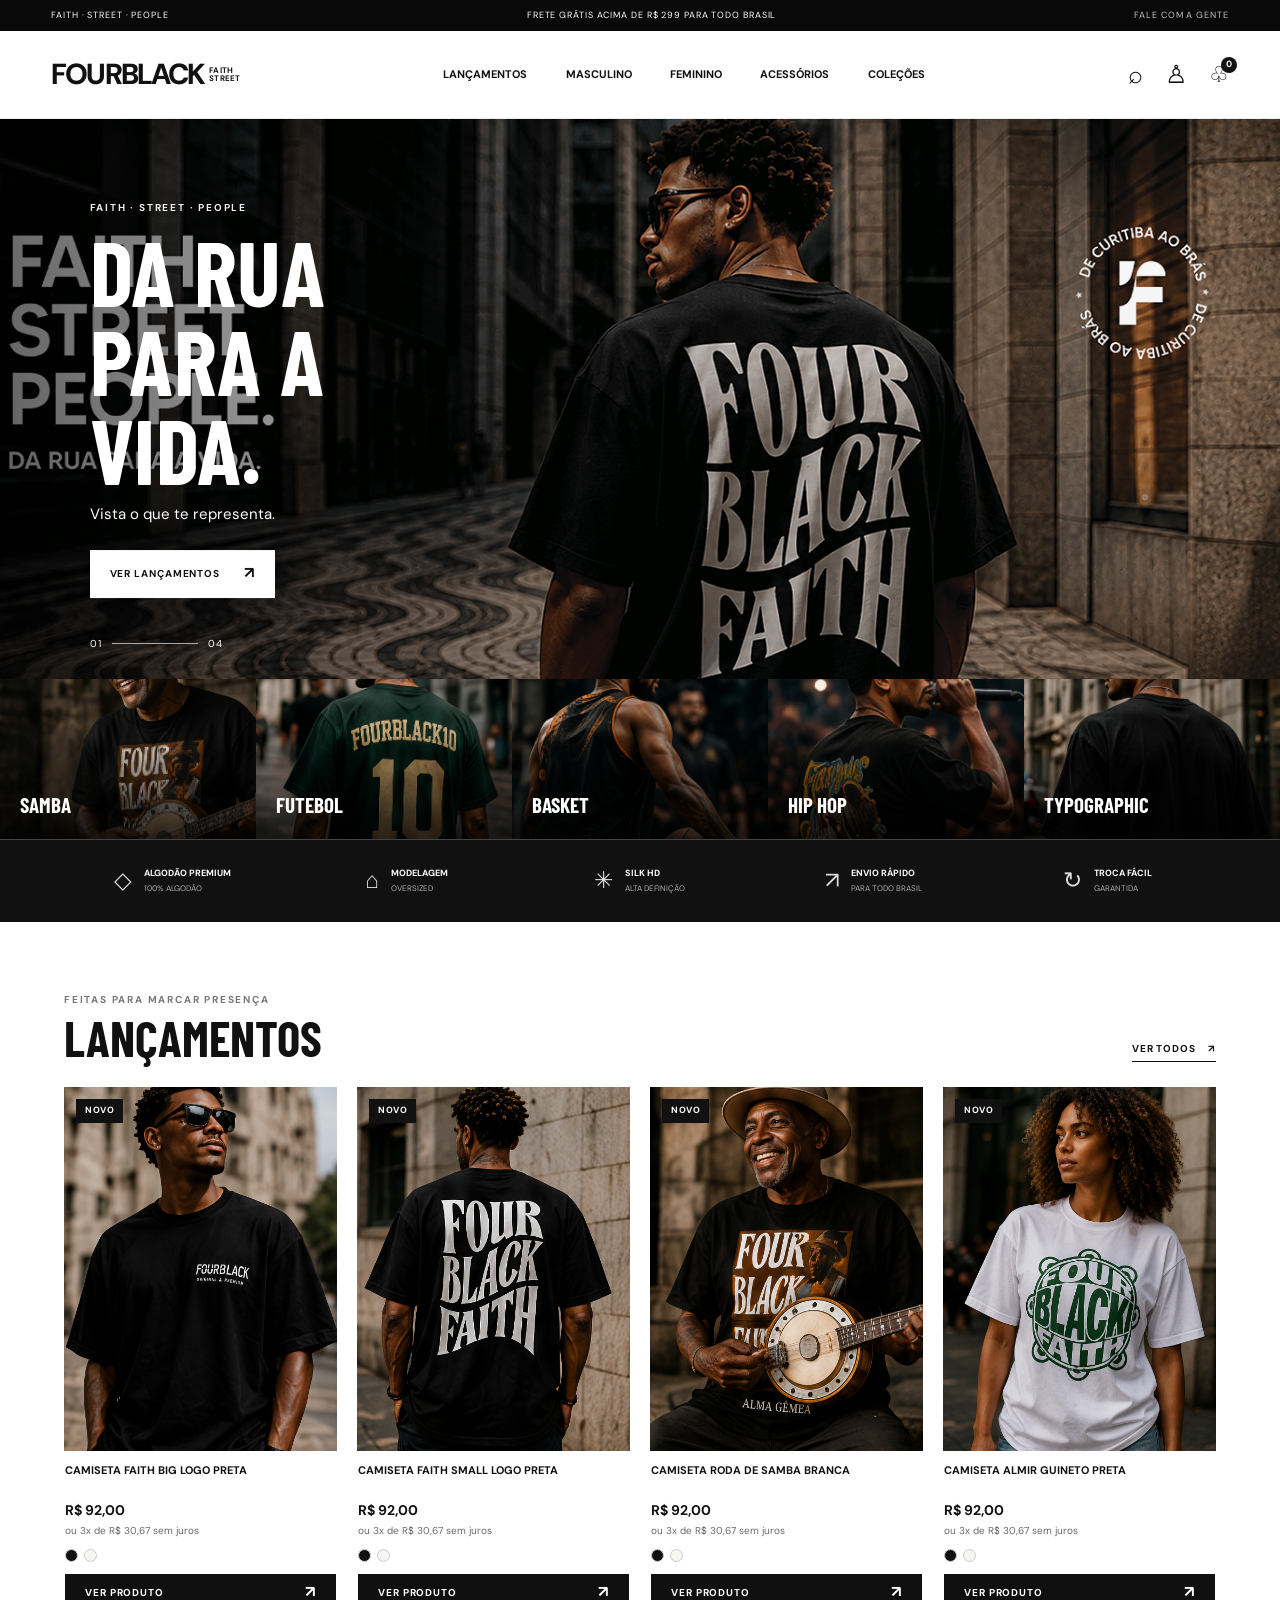
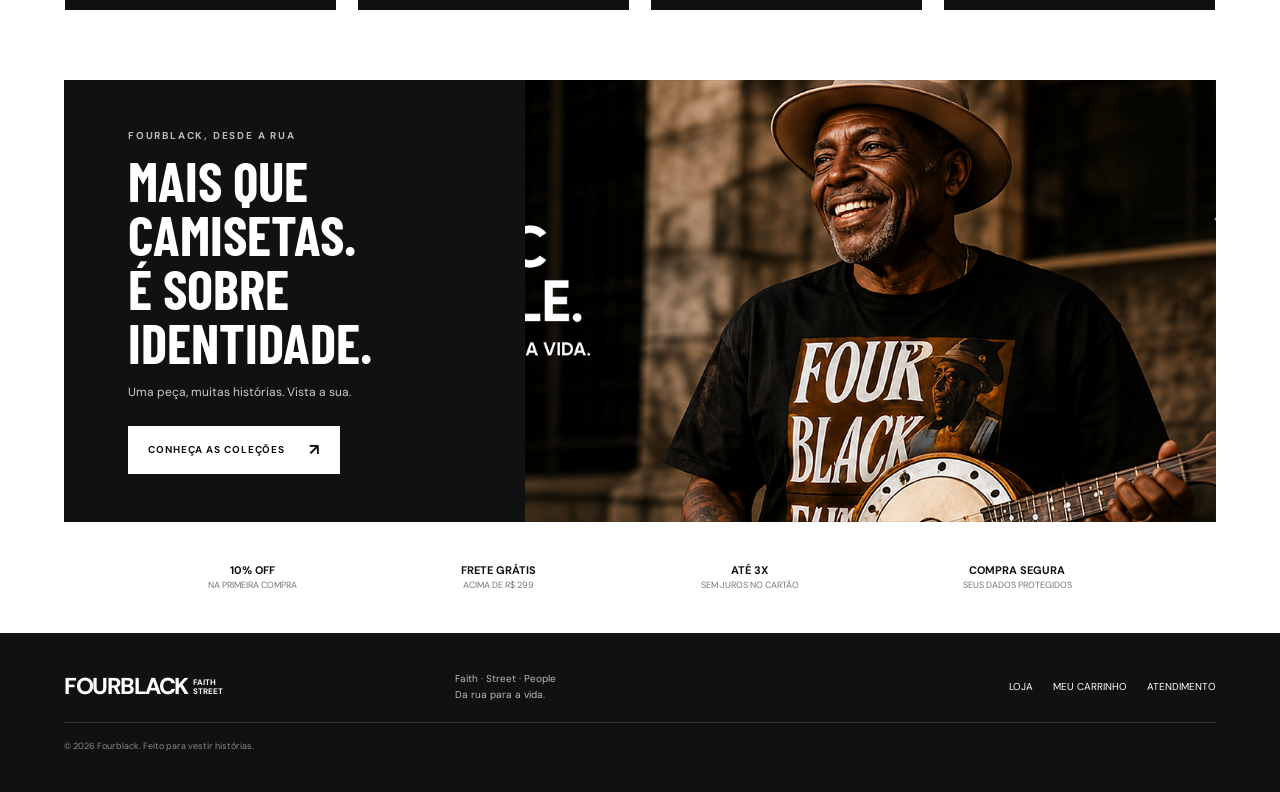
==== index.html @ 3e3c5790 "Initial commit" ====
<!doctype html>
<html lang="pt-BR">
<head>
  <meta charset="utf-8">
  <meta name="viewport" content="width=device-width, initial-scale=1">
  <meta name="description" content="Fourblack — faith, street, people. Vista o que te representa.">
  <title>Fourblack — Da rua para a vida</title>
  <link rel="stylesheet" href="styles.css">
  <script src="script.js" defer></script>
</head>
<body data-page="home">
  <div class="announcement"><span>FAITH · STREET · PEOPLE</span><span>Frete grátis acima de R$ 299 para todo Brasil</span><a href="mailto:oi@fourblack.com.br">Fale com a gente</a></div>
  <header class="site-header">
    <a class="brand" href="index.html" aria-label="Fourblack, página inicial">FOURBLACK<span>FAITH<br>STREET</span></a>
    <button class="menu-toggle" aria-label="Abrir menu" aria-expanded="false">☰</button>
    <nav class="main-nav" aria-label="Navegação principal">
      <a href="produtos.html">Lançamentos</a><a href="produtos.html?categoria=Camisetas">Masculino</a><a href="produtos.html?categoria=Camisetas">Feminino</a><a href="produtos.html">Acessórios</a><a href="produtos.html">Coleções</a>
    </nav>
    <div class="header-actions"><a class="icon-link search-link" href="produtos.html" aria-label="Buscar">⌕</a><a class="icon-link account-link" href="mailto:oi@fourblack.com.br" aria-label="Minha conta">♙</a><a class="icon-link bag-link" href="carrinho.html" aria-label="Carrinho">♧<span class="cart-count">0</span></a></div>
  </header>
  <main>
    <section class="hero">
      <img src="assets/HOME%20-%20FOURBLACK/FOURBLACK%20HOME%2001.png" alt="Modelo Fourblack usando camiseta Faith no centro de Curitiba">
      <div class="hero-content"><p class="eyebrow">Faith · Street · People</p><h1>Da rua<br>para a vida.</h1><p>Vista o que te representa.</p><a class="button button-light" href="produtos.html">Ver lançamentos <span>↗</span></a></div>
      <div class="hero-index">01 <i></i> 04</div>
    </section>
    <section class="category-strip" aria-label="Explore as coleções">
      <a href="produtos.html"><img src="assets/Categorias/01.jpg" alt=""><span>Samba</span></a>
      <a href="produtos.html"><img src="assets/Categorias/02.png" alt=""><span>Futebol</span></a>
      <a href="produtos.html"><img src="assets/Categorias/03.png" alt=""><span>Basket</span></a>
      <a href="produtos.html"><img src="assets/Categorias/04.png" alt=""><span>Hip hop</span></a>
      <a href="produtos.html"><img src="assets/Categorias/05.png" alt=""><span>Typographic</span></a>
    </section>
    <section class="benefit-bar">
      <div><span class="benefit-icon">◇</span><p><strong>Algodão premium</strong><small>100% algodão</small></p></div>
      <div><span class="benefit-icon">⌂</span><p><strong>Modelagem</strong><small>Oversized</small></p></div>
      <div><span class="benefit-icon">✳</span><p><strong>Silk HD</strong><small>Alta definição</small></p></div>
      <div><span class="benefit-icon">↗</span><p><strong>Envio rápido</strong><small>Para todo Brasil</small></p></div>
      <div><span class="benefit-icon">↻</span><p><strong>Troca fácil</strong><small>Garantida</small></p></div>
    </section>
    <section class="section product-section" id="lancamentos">
      <div class="section-heading"><div><p class="eyebrow">Feitas para marcar presença</p><h2>Lançamentos</h2></div><a class="text-link" href="produtos.html">Ver todos <span>↗</span></a></div>
      <div class="product-grid home-products" data-product-grid="featured"></div>
    </section>
    <section class="editorial">
      <div class="editorial-copy"><p class="eyebrow">Fourblack, desde a rua</p><h2>Mais que camisetas.<br>É sobre identidade.</h2><p>Uma peça, muitas histórias. Vista a sua.</p><a class="button button-light" href="produtos.html">Conheça as coleções <span>↗</span></a></div>
      <img src="assets/HOME%20-%20FOURBLACK/FOURBLACK%20HOME%2002%20(2).png" alt="Camiseta Fourblack em uma produção urbana">
    </section>
    <section class="promise-row"><div><b>10% OFF</b><span>na primeira compra</span></div><div><b>Frete grátis</b><span>acima de R$ 299</span></div><div><b>Até 3x</b><span>sem juros no cartão</span></div><div><b>Compra segura</b><span>seus dados protegidos</span></div></section>
  </main>
  <footer class="site-footer"><a class="brand brand-footer" href="index.html">FOURBLACK<span>FAITH<br>STREET</span></a><p>Faith · Street · People<br>Da rua para a vida.</p><nav><a href="produtos.html">Loja</a><a href="carrinho.html">Meu carrinho</a><a href="mailto:oi@fourblack.com.br">Atendimento</a></nav><small>© 2026 Fourblack. Feito para vestir histórias.</small></footer>
</body>
</html>
---- styles.css ----
@import url('https://fonts.googleapis.com/css2?family=Barlow+Condensed:wght@500;600;700;800&family=DM+Sans:wght@400;500;600;700&display=swap');

:root{--ink:#111;--paper:#fff;--mist:#f4f4f2;--line:#dededb;--muted:#71716e;--accent:#c5a57b;--green:#25743e;--content:1380px}
*{box-sizing:border-box}
html{scroll-behavior:smooth}
body{margin:0;background:var(--paper);color:var(--ink);font-family:"DM Sans",Arial,sans-serif;font-size:14px;line-height:1.55}
img{display:block;max-width:100%}
a{color:inherit;text-decoration:none}
button,input,select{font:inherit}
button,a,input,select{outline-color:#a27c4f}
button{color:inherit}
.announcement{height:31px;padding:0 max(4vw,24px);display:flex;align-items:center;justify-content:space-between;background:#090909;color:white;font-size:9px;letter-spacing:.1em;text-transform:uppercase}
.announcement a{opacity:.75}
.site-header{height:88px;display:flex;align-items:center;justify-content:space-between;padding:0 max(4vw,24px);border-bottom:1px solid #eee;gap:32px;background:white;position:relative;z-index:5}
.brand{display:flex;align-items:center;gap:5px;font-weight:800;letter-spacing:-.065em;font-size:29px;line-height:.85;white-space:nowrap}
.brand span{font-size:8px;letter-spacing:.02em;line-height:1.05;font-weight:700}
.main-nav{display:flex;align-items:center;gap:clamp(16px,3vw,44px);margin:auto;font-size:11px;font-weight:700;text-transform:uppercase}
.main-nav a,.site-footer nav a{transition:opacity .2s}
.main-nav a:hover,.site-footer nav a:hover{opacity:.55}
.header-actions{display:flex;align-items:center;gap:22px}
.icon-link{position:relative;font-size:25px;line-height:1}
.bag-link{font-size:22px}
.cart-count{position:absolute;right:-8px;top:-7px;width:16px;height:16px;border-radius:50%;display:grid;place-items:center;background:var(--ink);color:white;font-size:9px;font-weight:700}
.menu-toggle{display:none;border:0;background:none;font-size:22px}
.hero{height:min(560px,49vw);min-height:400px;position:relative;overflow:hidden;background:#171614;color:white}
.hero:after{content:"";position:absolute;inset:0;background:linear-gradient(90deg,rgba(0,0,0,.58),transparent 63%),linear-gradient(0deg,rgba(0,0,0,.12),transparent)}
.hero>img{width:100%;height:100%;object-fit:cover;object-position:center}
.hero-content{position:absolute;z-index:1;left:max(7vw,36px);top:50%;transform:translateY(-50%);max-width:420px}
.eyebrow{font-size:10px;text-transform:uppercase;letter-spacing:.18em;font-weight:700;margin:0 0 10px;color:#777}
.hero .eyebrow{color:#eee}
h1,h2,h3,p{margin-top:0}
h1,h2{font-family:"Barlow Condensed","Arial Narrow",Impact,sans-serif;text-transform:uppercase;line-height:.98}
.hero h1{font-size:clamp(52px,7.1vw,100px);margin:0 0 6px;letter-spacing:.005em}
.hero-content>p:not(.eyebrow){font-size:15px;margin:10px 0 24px}
.button{display:inline-flex;align-items:center;justify-content:space-between;gap:24px;min-height:48px;padding:0 19px;border:1px solid transparent;font-size:10px;letter-spacing:.09em;font-weight:700;text-transform:uppercase;cursor:pointer;transition:background .2s,color .2s,border .2s}
.button span{font-size:16px}
.button-light{background:#fff;color:#111}
.button-light:hover{background:#ddd}
.button-dark{background:#101010;color:white}
.button-dark:hover{background:#383838}
.button-outline{border-color:#aaa;background:white;color:#111}
.button-outline:hover{border-color:#111}
.hero-index{position:absolute;z-index:1;bottom:28px;left:max(7vw,36px);display:flex;align-items:center;gap:10px;font-size:10px;letter-spacing:.1em}
.hero-index i{width:86px;height:1px;background:#aaa}
.category-strip{display:grid;grid-template-columns:repeat(5,1fr);background:#111}
.category-strip a{position:relative;height:160px;overflow:hidden;color:white}
.category-strip a:after{content:"";position:absolute;inset:0;background:linear-gradient(0deg,rgba(0,0,0,.76),transparent 68%)}
.category-strip img{width:100%;height:100%;object-fit:cover;transition:transform .5s}
.category-strip a:hover img{transform:scale(1.05)}
.category-strip span{position:absolute;z-index:1;left:20px;bottom:17px;font-family:"Barlow Condensed",sans-serif;font-size:21px;text-transform:uppercase;font-weight:700}
.benefit-bar{display:grid;grid-template-columns:repeat(5,1fr);background:#111;color:#fff;padding:23px max(5vw,24px);gap:16px;border-top:1px solid #444}
.benefit-bar>div{display:flex;align-items:center;justify-content:center;gap:12px}
.benefit-icon{font-size:23px;color:#ddd}
.benefit-bar p{margin:0;font-size:9px;line-height:1.3;text-transform:uppercase}
.benefit-bar strong,.benefit-bar small{display:block}
.benefit-bar small{opacity:.65;font-size:8px;margin-top:3px}
.section{width:min(var(--content),100%);margin:0 auto;padding:70px max(5vw,26px)}
.section-heading{display:flex;align-items:end;justify-content:space-between;margin-bottom:25px}
.section-heading .eyebrow{margin-bottom:7px}
.section-heading h2,.section-heading h1{font-size:clamp(32px,4vw,49px);margin:0}
.text-link{font-size:10px;font-weight:700;text-transform:uppercase;letter-spacing:.08em;border-bottom:1px solid;padding-bottom:5px}
.text-link span{margin-left:10px}
.product-grid{display:grid;grid-template-columns:repeat(4,minmax(0,1fr));gap:20px}
.home-products{grid-template-columns:repeat(4,minmax(0,1fr))}
.product-card{min-width:0}
.product-card-image{position:relative;display:block;background:#efefed;overflow:hidden;aspect-ratio:3/4}
.product-card-image img{width:100%;height:100%;object-fit:cover;transition:transform .45s}
.product-card:hover .product-card-image img{transform:scale(1.035)}
.tag{position:absolute;z-index:1;top:12px;left:12px;background:#111;color:white;padding:5px 9px;font-size:9px;text-transform:uppercase;font-weight:700;letter-spacing:.06em}
.product-card-meta{padding:12px 1px 0}
.product-card-title{display:block;font-size:11px;text-transform:uppercase;font-weight:700;line-height:1.35;min-height:30px}
.product-card-price{margin:7px 0 1px;font-size:14px;font-weight:700}
.product-card-installments{font-size:10px;color:#696966;margin:0}
.product-swatches{display:flex;gap:6px;margin-top:11px}
.product-swatches i{width:13px;height:13px;border-radius:50%;border:1px solid #ccc;background:#111}
.product-swatches i:nth-child(2){background:#f5f5f2}
.product-cta{margin-top:12px;width:100%;min-height:36px}
.editorial{display:grid;grid-template-columns:.8fr 1.2fr;background:#111;color:white;margin:0 auto;width:calc(100% - max(10vw,52px));max-width:1280px;min-height:310px}
.editorial-copy{padding:48px clamp(24px,5vw,68px);align-self:center}
.editorial-copy .eyebrow{color:#bbb}
.editorial h2{font-size:clamp(34px,4.3vw,57px);margin-bottom:13px}
.editorial-copy>p:not(.eyebrow){color:#ccc;font-size:12px}
.editorial .button{margin-top:13px}
.editorial>img{width:100%;height:100%;object-fit:cover;min-height:310px}
.promise-row{display:flex;justify-content:space-evenly;gap:20px;padding:40px max(5vw,26px);text-align:center}
.promise-row div{display:flex;flex-direction:column;text-transform:uppercase;font-size:9px}
.promise-row b{font-size:11px}
.promise-row span{color:#777}
.site-footer{display:grid;grid-template-columns:1fr 1fr 1fr;align-items:center;gap:20px;padding:38px max(5vw,26px);background:#111;color:white}
.brand-footer{font-size:23px}
.site-footer p{margin:0;color:#bbb;font-size:10px}
.site-footer nav{display:flex;justify-content:flex-end;gap:20px;font-size:10px;text-transform:uppercase}
.site-footer>small{grid-column:1/-1;border-top:1px solid #333;padding-top:17px;color:#888;font-size:9px}
.page-banner{min-height:205px;display:grid;place-items:center;text-align:center;color:white;background:linear-gradient(0deg,rgba(0,0,0,.63),rgba(0,0,0,.33)),url("assets/HOME%20-%20FOURBLACK/FOURBLACK%20HOME%2001.png") center 48%/cover}
.page-banner .eyebrow{color:#ddd}
.page-banner h1{font-size:54px;margin:0 0 5px}
.page-banner p:last-child{font-size:12px;margin:0;color:#eee}
.breadcrumb{display:flex;align-items:center;gap:10px;padding:17px max(calc((100vw - var(--content))/2 + 5vw),26px);font-size:9px;text-transform:uppercase;color:#777}
.breadcrumb a:hover{color:#111}
.catalog{display:grid;grid-template-columns:205px minmax(0,1fr);gap:36px;padding-top:18px}
.filters{border-right:1px solid var(--line);padding-right:24px}
.filter-title{display:flex;justify-content:space-between;align-items:center;margin-bottom:18px}
.filter-title h2,.order-card h2,.confirmation-summary h2{font-family:"DM Sans",sans-serif;font-size:12px;text-transform:uppercase;letter-spacing:.04em;margin:0}
.filter-clear{background:none;border:0;text-decoration:underline;font-size:10px;cursor:pointer}
.filters details{border-top:1px solid var(--line);padding:14px 0}
.filters summary,.product-accordions summary{list-style:none;cursor:pointer;display:flex;justify-content:space-between;text-transform:uppercase;font-size:10px;font-weight:700}
.filters summary::-webkit-details-marker,.product-accordions summary::-webkit-details-marker{display:none}
.filters summary:after,.product-accordions summary:after{content:"+";font-size:15px;line-height:10px}
.filters details[open] summary:after,.product-accordions details[open] summary:after{content:"−"}
.filters details>label{display:flex;align-items:center;gap:8px;margin:12px 0 0;font-size:11px;color:#555}
.filters input[type=checkbox]{accent-color:#111}
.filter-sizes{display:flex;gap:6px;margin-top:14px}
.filter-sizes label{margin:0!important}
.filter-sizes input{position:absolute;opacity:0}
.filter-sizes span{height:32px;min-width:31px;display:grid;place-items:center;border:1px solid var(--line);font-size:10px;cursor:pointer}
.filter-sizes input:checked+span{background:#111;color:white;border-color:#111}
.price-label{display:flex!important;justify-content:space-between;font-size:10px!important;margin:14px 0!important}
.filters input[type=range]{width:100%;accent-color:#111}
.catalog-toolbar{display:flex;justify-content:space-between;align-items:center;margin:0 0 19px}
.catalog-toolbar p{margin:0;font-size:11px;text-transform:uppercase}
.catalog-toolbar label{font-size:9px;text-transform:uppercase;font-weight:700}
.catalog-toolbar select{border:0;background:white;padding:5px 0 5px 8px;font-weight:600;font-size:10px}
.catalog-grid{grid-template-columns:repeat(3,minmax(0,1fr));gap:27px 18px}
.catalog-grid .product-card-title{min-height:0}
.mobile-filter-button{display:none}
.empty-state{padding:45px 15px;background:var(--mist);text-align:center;color:#666}
.product-detail{display:grid;grid-template-columns:minmax(0,1.15fr) minmax(320px,.85fr);gap:clamp(35px,6vw,88px);padding-top:12px}
.product-gallery{display:grid;grid-template-columns:74px minmax(0,1fr);gap:13px;align-self:start}
.product-thumbnails{display:flex;flex-direction:column;gap:10px}
.product-thumbnails button{padding:0;border:1px solid transparent;background:#eee;cursor:pointer}
.product-thumbnails button.active{border-color:#111}
.product-thumbnails img{width:100%;aspect-ratio:3/4;object-fit:cover}
.product-main-image{position:relative;background:#efefed;aspect-ratio:3/4;overflow:hidden}
.product-main-image>img{width:100%;height:100%;object-fit:cover}
.zoom-button{position:absolute;right:14px;top:14px;width:36px;height:36px;border:0;border-radius:50%;background:white;font-size:22px;cursor:pointer}
.product-info{padding-top:8px}
.product-info h1{font-size:clamp(36px,4vw,53px);margin:0 0 16px}
.detail-price{font-size:24px;font-weight:700;margin:0}
.installments{font-size:11px;color:#666;margin:3px 0 15px}
.detail-divider{height:1px;background:var(--line);margin:19px 0}
fieldset{padding:0;border:0;margin:0 0 24px}
fieldset legend{font-size:10px;text-transform:uppercase;font-weight:700;margin-bottom:12px}
.color-options legend span{font-weight:400;text-transform:none}
.color-options>div{display:flex;gap:12px}
.color-dot{width:28px;height:28px;border-radius:50%;border:1px solid #c8c8c5;background:var(--swatch);cursor:pointer}
.color-dot.active{outline:1px solid #111;outline-offset:3px}
.size-options legend a{font-weight:400;text-decoration:underline;color:#777;margin-left:10px}
.size-buttons{display:flex;gap:9px}
.size-buttons button{width:45px;height:42px;border:1px solid var(--line);background:white;font-size:11px;cursor:pointer}
.size-buttons button.active,.size-buttons button:hover{background:#111;color:white;border-color:#111}
.stock-note{margin:11px 0 0;color:var(--green);font-size:10px}
.detail-actions{display:grid;gap:9px}
.detail-actions .button{width:100%}
.product-accordions{margin-top:20px}
.product-accordions details{border-top:1px solid var(--line);padding:14px 0}
.product-accordions summary{font-size:10px}
.product-accordions details p{margin:12px 0 0;color:#666;font-size:11px;max-width:520px}
.related-section{padding-top:30px}
.related-section h2{font-size:35px}
.toast{position:fixed;right:24px;bottom:24px;z-index:10;background:#111;color:white;padding:14px 20px;font-size:12px;opacity:0;transform:translateY(8px);pointer-events:none;transition:.2s}
.toast.visible{opacity:1;transform:translateY(0)}
.cart-page{padding-top:30px}
.cart-page>.section-heading{margin-bottom:30px}
.cart-page h1{font-size:48px}
.cart-layout{display:grid;grid-template-columns:minmax(0,1fr) 350px;gap:50px;align-items:start}
.cart-item{display:grid;grid-template-columns:120px minmax(0,1fr) auto;gap:20px;padding:0 0 20px;margin-bottom:20px;border-bottom:1px solid var(--line)}
.cart-item img{width:120px;height:150px;object-fit:cover;background:#eee}
.cart-item h3{font-size:12px;text-transform:uppercase;margin:7px 0}
.cart-item p{font-size:10px;color:#777;margin:4px 0}
.cart-item-price{font-size:14px;font-weight:700;white-space:nowrap}
.quantity-control{display:flex;align-items:center;margin-top:15px}
.quantity-control button,.quantity-control span{height:30px;min-width:30px;display:grid;place-items:center;border:1px solid var(--line);background:white;font-size:12px}
.quantity-control button{cursor:pointer}
.remove-item{border:0;background:none;text-decoration:underline;color:#888;font-size:10px;padding:8px 0;cursor:pointer}
.order-card,.confirmation-summary{border:1px solid var(--line);padding:25px;background:white}
.order-card h2,.confirmation-summary h2{margin-bottom:24px;font-size:14px}
.summary-line{display:flex;justify-content:space-between;gap:15px;margin:12px 0;font-size:12px}
.summary-line strong{font-weight:600}
.total-line{border-top:1px solid var(--line);padding-top:16px;margin-top:16px;font-weight:700;font-size:15px}
.total-line strong{font-size:16px}
.shipping-hint{font-size:10px;color:#777;margin:15px 0}
.checkout-form{display:grid;gap:8px;margin-top:20px}
.checkout-form label{font-size:10px;font-weight:700}
.checkout-form input{height:41px;border:1px solid #d8d8d5;padding:0 11px;font-size:11px;margin-bottom:7px}
.checkout-button{width:100%;margin-top:6px}
.checkout-button:disabled{opacity:.45;cursor:not-allowed}
.secure-note{font-size:10px;color:#666;margin:18px 0 0}
.empty-cart{text-align:center;padding:50px 20px;background:var(--mist)}
.empty-cart h2{font-size:30px}
.empty-cart p{font-size:12px;color:#777}
.empty-cart .button{margin-top:10px}
.confirmation-page{display:grid;grid-template-columns:minmax(0,1fr) 370px;gap:48px;padding-top:60px;align-items:start}
.confirmation-main{text-align:center;padding:10px 0 30px}
.confirmation-icon{width:52px;height:52px;border:2px solid var(--green);color:var(--green);border-radius:50%;display:grid;place-items:center;font-size:28px;margin:0 auto 15px}
.confirmation-main .eyebrow{color:var(--green)}
.confirmation-main h1{font-size:clamp(42px,5vw,62px);margin:0 0 10px}
.confirmation-lead{font-size:16px;font-weight:600;margin-bottom:8px}
.confirmation-copy{font-size:12px;color:#666;max-width:550px;margin:0 auto 26px}
.order-metadata{display:grid;grid-template-columns:repeat(3,1fr);gap:10px;border:1px solid var(--line);padding:18px 10px;margin-bottom:25px;text-align:left}
.order-metadata div{display:flex;flex-direction:column;gap:4px;padding:0 10px}
.order-metadata span{font-size:9px;text-transform:uppercase;color:#777}
.order-metadata strong{font-size:11px}
.confirmation-summary{padding:24px}
.confirmation-item{display:grid;grid-template-columns:74px 1fr;gap:13px;padding-bottom:17px;margin-bottom:14px;border-bottom:1px solid var(--line)}
.confirmation-item img{width:74px;height:93px;object-fit:cover}
.confirmation-item strong{display:block;font-size:10px;text-transform:uppercase;line-height:1.4}
.confirmation-item span{display:block;color:#777;font-size:9px;margin-top:5px}
.confirmation-item b{display:block;font-size:11px;margin-top:8px}

@media(max-width:1000px){
  .site-header{gap:18px}.main-nav{gap:16px;font-size:9px}.header-actions{gap:14px}
  .catalog{grid-template-columns:175px minmax(0,1fr);gap:24px}.catalog-grid{grid-template-columns:repeat(2,minmax(0,1fr))}
  .product-detail{gap:34px}.product-gallery{grid-template-columns:58px minmax(0,1fr)}
  .cart-layout{grid-template-columns:minmax(0,1fr) 310px;gap:25px}
  .confirmation-page{grid-template-columns:minmax(0,1fr) 320px;gap:25px}
}
@media(max-width:700px){
  body{font-size:13px}.announcement{height:27px;justify-content:center;font-size:8px}.announcement span:first-child,.announcement a{display:none}
  .site-header{height:67px;padding:0 17px;gap:12px}.brand{font-size:24px}.brand span{font-size:7px}
  .menu-toggle{display:block;order:-1;padding:4px 0}
  .main-nav{display:none;position:absolute;left:0;right:0;top:66px;background:#fff;padding:20px;box-shadow:0 8px 12px #0002;align-items:stretch}
  .main-nav.open{display:flex;flex-direction:column;gap:0}
  .main-nav a{padding:13px 5px;border-bottom:1px solid #eee;font-size:11px}
  .header-actions{gap:14px;margin-left:auto}.account-link{display:none}.icon-link{font-size:22px}
  .hero{height:520px;min-height:0}
  .hero>img{object-position:59% center}
  .hero-content{left:24px;top:auto;bottom:72px;transform:none;max-width:260px}
  .hero h1{font-size:58px}.hero-content>p:not(.eyebrow){font-size:13px}
  .hero-index{left:24px;bottom:27px}
  .category-strip{grid-template-columns:repeat(5,145px);overflow-x:auto;scroll-snap-type:x mandatory}
  .category-strip a{height:128px;scroll-snap-align:start}
  .category-strip span{left:13px;bottom:12px;font-size:18px}
  .benefit-bar{grid-template-columns:repeat(2,1fr);padding:18px 15px;gap:17px 8px}
  .benefit-bar>div{justify-content:flex-start;padding-left:8px}.benefit-bar>div:last-child{display:none}
  .benefit-icon{font-size:19px}.benefit-bar p{font-size:8px}
  .section{padding:46px 18px}
  .section-heading{margin-bottom:19px;gap:15px}
  .section-heading h2,.section-heading h1{font-size:36px}
  .section-heading .eyebrow{font-size:8px}
  .text-link{font-size:9px;white-space:nowrap}
  .product-grid,.home-products{grid-template-columns:repeat(2,minmax(0,1fr));gap:22px 12px}
  .product-card-title{font-size:10px}.product-card-price{font-size:13px}
  .product-cta{min-height:34px;font-size:9px}
  .editorial{width:calc(100% - 36px);grid-template-columns:1fr}
  .editorial-copy{padding:34px 25px}
  .editorial h2{font-size:39px}
  .editorial>img{min-height:200px;height:220px}
  .promise-row{display:grid;grid-template-columns:repeat(2,1fr);padding:29px 16px;gap:22px}
  .site-footer{grid-template-columns:1fr 1fr;padding:30px 20px;gap:18px}
  .site-footer nav{grid-column:1/-1;justify-content:flex-start;flex-wrap:wrap}
  .site-footer>small{grid-column:1/-1}
  .page-banner{min-height:160px}.page-banner h1{font-size:44px}
  .breadcrumb{padding:14px 18px;font-size:8px}
  .catalog{display:block;padding:12px 18px 42px}
  .filters{display:none;border:1px solid var(--line);padding:16px 18px;margin-bottom:20px}
  .filters.open{display:block}
  .catalog-toolbar{flex-wrap:wrap;gap:8px}
  .catalog-toolbar p{font-size:10px}
  .catalog-toolbar label{margin-left:auto}
  .catalog-toolbar select{font-size:9px;max-width:125px}
  .mobile-filter-button{display:block;border:1px solid var(--line);background:white;padding:7px 10px;font-size:9px;text-transform:uppercase}
  .catalog-grid{grid-template-columns:repeat(2,minmax(0,1fr));gap:20px 11px}
  .product-detail{display:block;padding:8px 18px 35px}
  .product-gallery{grid-template-columns:1fr;gap:9px}
  .product-thumbnails{order:2;flex-direction:row;overflow:auto}
  .product-thumbnails button{width:62px;flex:0 0 62px}
  .product-main-image{order:1;aspect-ratio:4/4.7}
  .product-info{padding-top:27px}
  .product-info h1{font-size:39px}
  .size-buttons button{flex:1}
  .related-section{padding-top:25px}
  .related-section h2{font-size:29px}
  .cart-page{padding-top:20px}
  .cart-page>.section-heading{align-items:center}
  .cart-page h1{font-size:39px}
  .cart-layout{grid-template-columns:1fr;gap:20px}
  .cart-item{grid-template-columns:82px minmax(0,1fr) auto;gap:12px;padding-bottom:15px;margin-bottom:15px}
  .cart-item img{width:82px;height:108px}
  .cart-item h3{font-size:10px}
  .cart-item p{font-size:9px}
  .cart-item-price{font-size:12px}
  .order-card{padding:20px}
  .confirmation-page{grid-template-columns:1fr;padding-top:26px;gap:25px}
  .confirmation-main{padding:5px 0}
  .confirmation-main h1{font-size:45px}
  .confirmation-lead{font-size:14px}
  .confirmation-copy{font-size:11px}
  .order-metadata{grid-template-columns:1fr;text-align:left;padding:10px 15px}
  .order-metadata div{padding:7px 0}
  .confirmation-summary{padding:20px}
}
@media(min-width:701px) and (max-width:850px){
  .site-header{padding:0 20px}.brand{font-size:24px}.main-nav{gap:12px;font-size:8px}.header-actions{gap:12px}
}
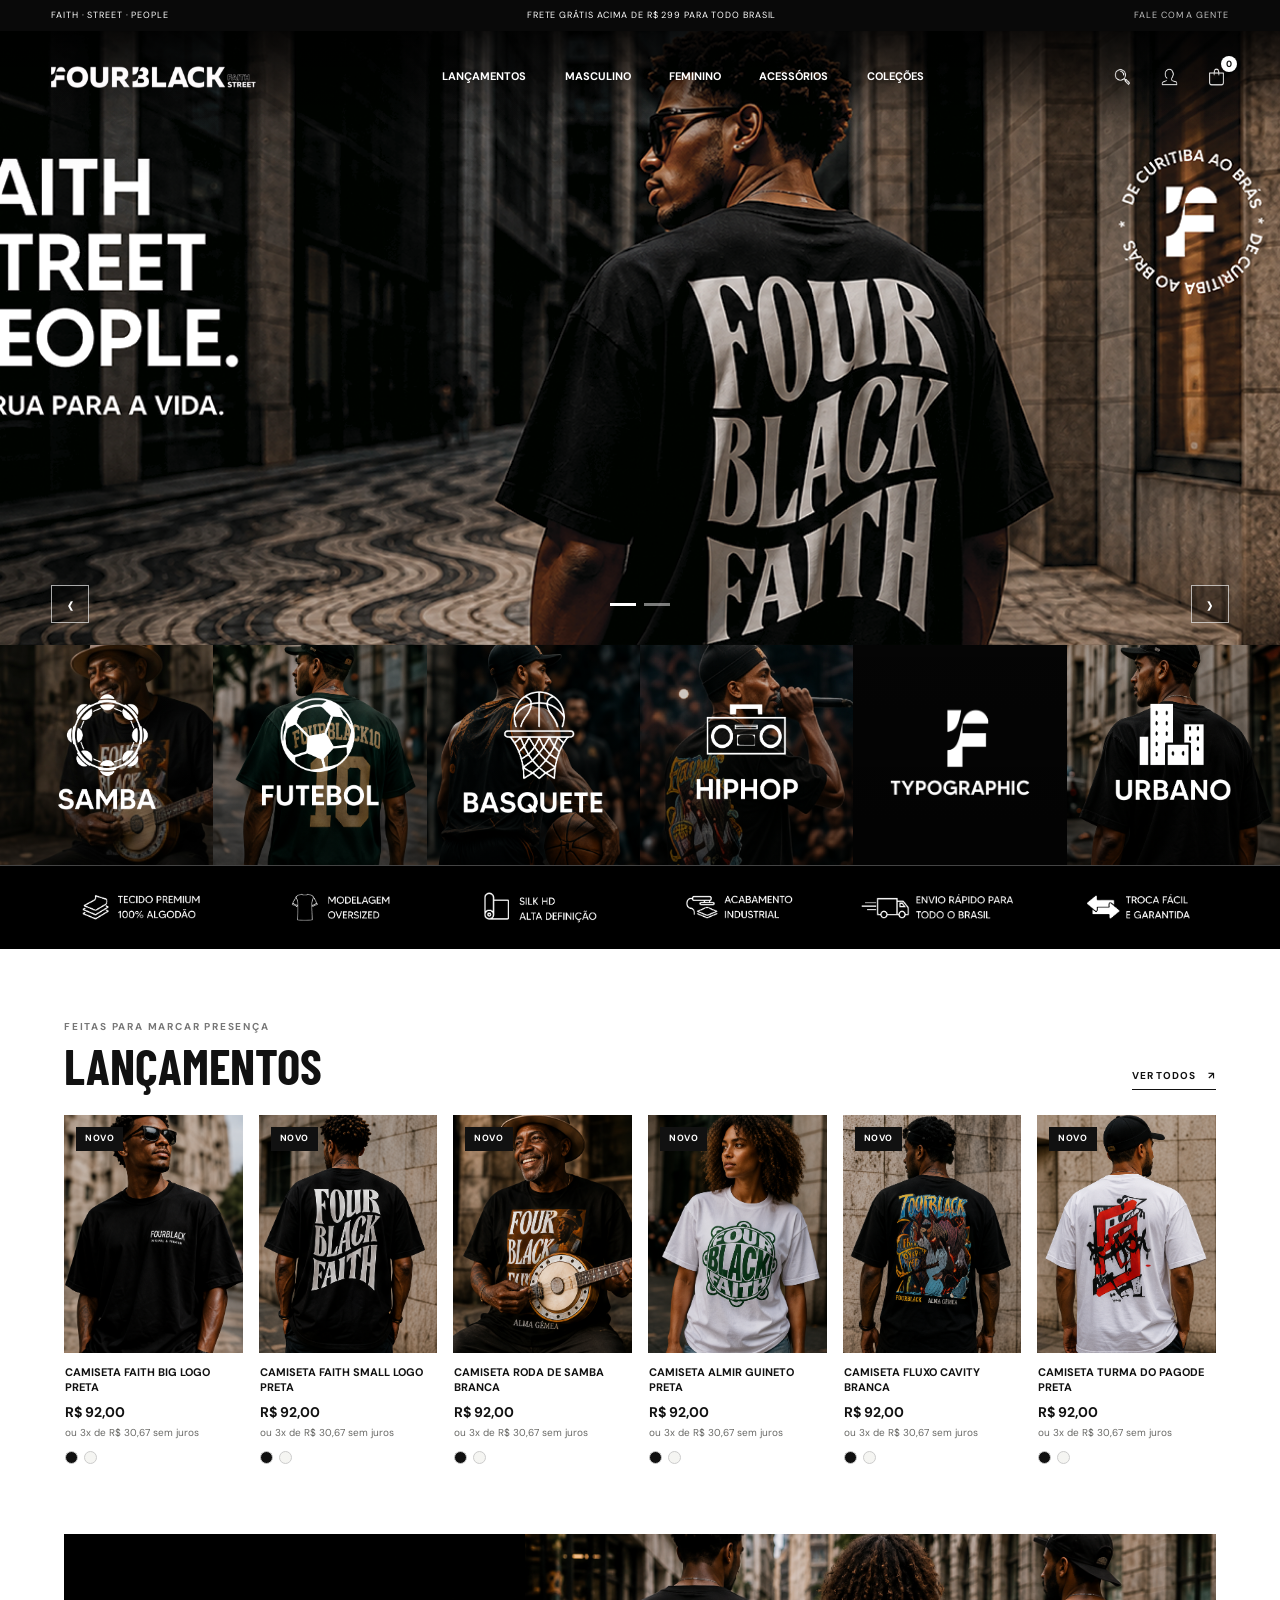
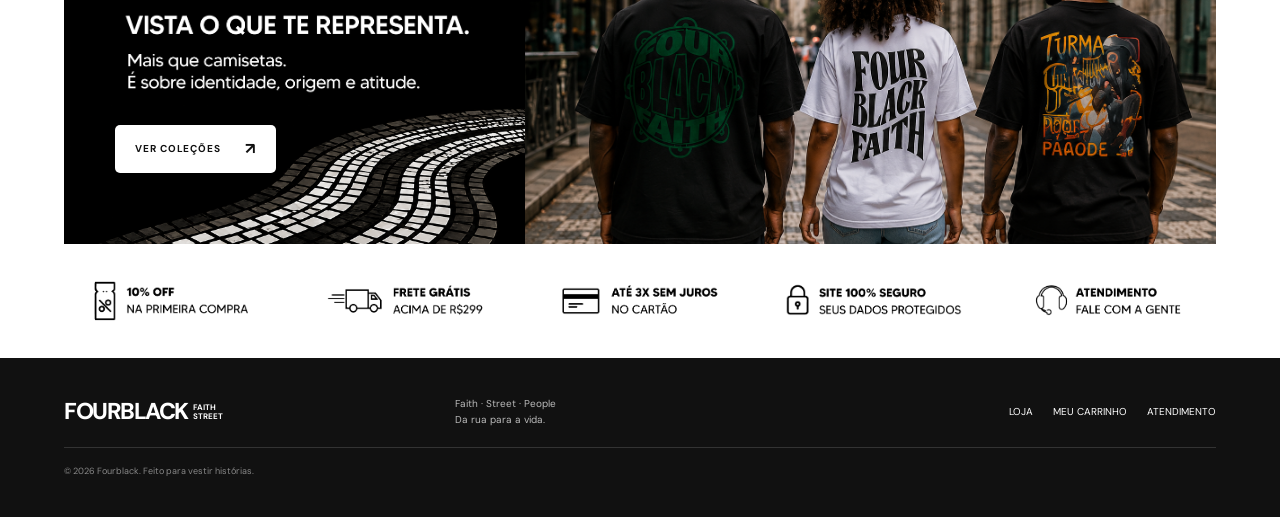
==== commit 561ba0bf: "changed overall index layout" ====
--- a/index.html
+++ b/index.html
@@ -10,43 +10,60 @@
 </head>
 <body data-page="home">
   <div class="announcement"><span>FAITH · STREET · PEOPLE</span><span>Frete grátis acima de R$ 299 para todo Brasil</span><a href="mailto:oi@fourblack.com.br">Fale com a gente</a></div>
-  <header class="site-header">
-    <a class="brand" href="index.html" aria-label="Fourblack, página inicial">FOURBLACK<span>FAITH<br>STREET</span></a>
+  <header class="site-header home-header">
+    <a class="brand home-brand" href="index.html" aria-label="Fourblack, página inicial"><img src="assets/HOME%20-%20FOURBLACK/FourBlack_marca_horizontal.png" alt="Fourblack Faith Street"></a>
     <button class="menu-toggle" aria-label="Abrir menu" aria-expanded="false">☰</button>
     <nav class="main-nav" aria-label="Navegação principal">
       <a href="produtos.html">Lançamentos</a><a href="produtos.html?categoria=Camisetas">Masculino</a><a href="produtos.html?categoria=Camisetas">Feminino</a><a href="produtos.html">Acessórios</a><a href="produtos.html">Coleções</a>
     </nav>
-    <div class="header-actions"><a class="icon-link search-link" href="produtos.html" aria-label="Buscar">⌕</a><a class="icon-link account-link" href="mailto:oi@fourblack.com.br" aria-label="Minha conta">♙</a><a class="icon-link bag-link" href="carrinho.html" aria-label="Carrinho">♧<span class="cart-count">0</span></a></div>
+    <div class="header-actions"><a class="icon-link search-link" href="produtos.html" aria-label="Buscar"><img src="assets/HOME%20-%20FOURBLACK/ICONE%20LUPA.png" alt=""></a><a class="icon-link account-link" href="mailto:oi@fourblack.com.br" aria-label="Minha conta"><img src="assets/HOME%20-%20FOURBLACK/ICONE%20PESSOA.png" alt=""></a><a class="icon-link bag-link" href="carrinho.html" aria-label="Carrinho"><img src="assets/HOME%20-%20FOURBLACK/ICONE%20COMPRA.png" alt=""><span class="cart-count">0</span></a></div>
   </header>
   <main>
     <section class="hero">
-      <img src="assets/HOME%20-%20FOURBLACK/FOURBLACK%20HOME%2001.png" alt="Modelo Fourblack usando camiseta Faith no centro de Curitiba">
-      <div class="hero-content"><p class="eyebrow">Faith · Street · People</p><h1>Da rua<br>para a vida.</h1><p>Vista o que te representa.</p><a class="button button-light" href="produtos.html">Ver lançamentos <span>↗</span></a></div>
-      <div class="hero-index">01 <i></i> 04</div>
+      <img class="hero-slide" src="assets/HOME%20-%20FOURBLACK/FOURBLACK%20HOME%2001.png" alt="Faith Street People — da rua para a vida">
+      <div class="hero-controls" aria-label="Controles do banner">
+        <button class="hero-arrow hero-previous" type="button" aria-label="Imagem anterior">‹</button>
+        <div class="hero-pagination" aria-label="Selecionar imagem">
+          <button class="hero-dot active" type="button" aria-label="Exibir imagem 1" aria-pressed="true"></button>
+          <button class="hero-dot" type="button" aria-label="Exibir imagem 2" aria-pressed="false"></button>
+        </div>
+        <button class="hero-arrow hero-next" type="button" aria-label="Próxima imagem">›</button>
+      </div>
     </section>
     <section class="category-strip" aria-label="Explore as coleções">
-      <a href="produtos.html"><img src="assets/Categorias/01.jpg" alt=""><span>Samba</span></a>
-      <a href="produtos.html"><img src="assets/Categorias/02.png" alt=""><span>Futebol</span></a>
-      <a href="produtos.html"><img src="assets/Categorias/03.png" alt=""><span>Basket</span></a>
-      <a href="produtos.html"><img src="assets/Categorias/04.png" alt=""><span>Hip hop</span></a>
-      <a href="produtos.html"><img src="assets/Categorias/05.png" alt=""><span>Typographic</span></a>
+      <a href="produtos.html"><img class="category-photo" src="assets/Categorias/01.jpg" alt=""><img class="category-icon" src="assets/Categorias/ICONE%20SAMBA.png" alt=""><span>Samba</span></a>
+      <a href="produtos.html"><img class="category-photo" src="assets/Categorias/02.png" alt=""><img class="category-icon" src="assets/Categorias/ICONE%20FUTEBOL.png" alt=""><span>Futebol</span></a>
+      <a href="produtos.html"><img class="category-photo" src="assets/Categorias/03.png" alt=""><img class="category-icon" src="assets/Categorias/ICONE%20BASQUETE.png" alt=""><span>Basket</span></a>
+      <a href="produtos.html"><img class="category-photo" src="assets/Categorias/04.png" alt=""><img class="category-icon" src="assets/Categorias/ICONE%20HIPHOP.png" alt=""><span>Hip hop</span></a>
+      <a class="category-typographic" href="produtos.html"><img class="category-icon" src="assets/Categorias/ICONE%20TYPO.png" alt=""><span>Typographic</span></a>
+      <a href="produtos.html"><img class="category-photo" src="assets/Categorias/05.png" alt=""><img class="category-icon" src="assets/Categorias/ICONE%20URBAN.png" alt=""><span>Urban</span></a>
     </section>
     <section class="benefit-bar">
-      <div><span class="benefit-icon">◇</span><p><strong>Algodão premium</strong><small>100% algodão</small></p></div>
-      <div><span class="benefit-icon">⌂</span><p><strong>Modelagem</strong><small>Oversized</small></p></div>
-      <div><span class="benefit-icon">✳</span><p><strong>Silk HD</strong><small>Alta definição</small></p></div>
-      <div><span class="benefit-icon">↗</span><p><strong>Envio rápido</strong><small>Para todo Brasil</small></p></div>
-      <div><span class="benefit-icon">↻</span><p><strong>Troca fácil</strong><small>Garantida</small></p></div>
+      <img src="assets/Icones%20de%20Vendas/1%20TECIDO%20PREMIUM.png" alt="Tecido premium, 100% algodão">
+      <img src="assets/Icones%20de%20Vendas/2%20MODELAGEM.png" alt="Modelagem oversized">
+      <img src="assets/Icones%20de%20Vendas/3%20SILK.png" alt="Silk HD, alta definição">
+      <img src="assets/Icones%20de%20Vendas/4%20ACABAMENTO.png" alt="Acabamento industrial">
+      <img src="assets/Icones%20de%20Vendas/5%20ENVIO.png" alt="Envio rápido para todo Brasil">
+      <img src="assets/Icones%20de%20Vendas/6%20TROCA%20FACIL.png" alt="Troca fácil e garantida">
     </section>
     <section class="section product-section" id="lancamentos">
       <div class="section-heading"><div><p class="eyebrow">Feitas para marcar presença</p><h2>Lançamentos</h2></div><a class="text-link" href="produtos.html">Ver todos <span>↗</span></a></div>
       <div class="product-grid home-products" data-product-grid="featured"></div>
     </section>
-    <section class="editorial">
-      <div class="editorial-copy"><p class="eyebrow">Fourblack, desde a rua</p><h2>Mais que camisetas.<br>É sobre identidade.</h2><p>Uma peça, muitas histórias. Vista a sua.</p><a class="button button-light" href="produtos.html">Conheça as coleções <span>↗</span></a></div>
-      <img src="assets/HOME%20-%20FOURBLACK/FOURBLACK%20HOME%2002%20(2).png" alt="Camiseta Fourblack em uma produção urbana">
+    <section class="editorial" aria-label="Vista o que te representa">
+      <div class="editorial-copy">
+        <img class="editorial-slogan" src="assets/Banner%20de%20Destaque%202%20Home/SLOGAN%202.png" alt="Vista o que te representa. Mais que camisetas. É sobre identidade, origem e atitude.">
+        <a class="button button-light" href="produtos.html">VER COLEÇÕES <span>↗</span></a>
+      </div>
+      <div class="editorial-image" role="img" aria-label="Coleção Fourblack em uma produção urbana"></div>
     </section>
-    <section class="promise-row"><div><b>10% OFF</b><span>na primeira compra</span></div><div><b>Frete grátis</b><span>acima de R$ 299</span></div><div><b>Até 3x</b><span>sem juros no cartão</span></div><div><b>Compra segura</b><span>seus dados protegidos</span></div></section>
+    <section class="promise-row" aria-label="Benefícios da loja">
+      <img src="assets/Simbolos%20Rodap%C3%A9/1%2010%20OFF.png" alt="10% off na primeira compra">
+      <img src="assets/Simbolos%20Rodap%C3%A9/2%20ENTREGA.png" alt="Frete grátis acima de R$ 299">
+      <img src="assets/Simbolos%20Rodap%C3%A9/3%20CARTAO.png" alt="Até 3x sem juros no cartão">
+      <img src="assets/Simbolos%20Rodap%C3%A9/4%20SITE.png" alt="Site 100% seguro">
+      <img src="assets/Simbolos%20Rodap%C3%A9/5%20ATENDIMENTO.png" alt="Atendimento, fale com a gente">
+    </section>
   </main>
   <footer class="site-footer"><a class="brand brand-footer" href="index.html">FOURBLACK<span>FAITH<br>STREET</span></a><p>Faith · Street · People<br>Da rua para a vida.</p><nav><a href="produtos.html">Loja</a><a href="carrinho.html">Meu carrinho</a><a href="mailto:oi@fourblack.com.br">Atendimento</a></nav><small>© 2026 Fourblack. Feito para vestir histórias.</small></footer>
 </body>
--- a/styles.css
+++ b/styles.css
@@ -48,7 +48,7 @@
 .category-strip img{width:100%;height:100%;object-fit:cover;transition:transform .5s}
 .category-strip a:hover img{transform:scale(1.05)}
 .category-strip span{position:absolute;z-index:1;left:20px;bottom:17px;font-family:"Barlow Condensed",sans-serif;font-size:21px;text-transform:uppercase;font-weight:700}
-.benefit-bar{display:grid;grid-template-columns:repeat(5,1fr);background:#111;color:#fff;padding:23px max(5vw,24px);gap:16px;border-top:1px solid #444}
+.benefit-bar{display:grid;grid-template-columns:repeat(5,1fr);background:#000;color:#fff;padding:23px max(5vw,24px);gap:16px;border-top:1px solid #444}
 .benefit-bar>div{display:flex;align-items:center;justify-content:center;gap:12px}
 .benefit-icon{font-size:23px;color:#ddd}
 .benefit-bar p{margin:0;font-size:9px;line-height:1.3;text-transform:uppercase}
@@ -61,7 +61,7 @@
 .text-link{font-size:10px;font-weight:700;text-transform:uppercase;letter-spacing:.08em;border-bottom:1px solid;padding-bottom:5px}
 .text-link span{margin-left:10px}
 .product-grid{display:grid;grid-template-columns:repeat(4,minmax(0,1fr));gap:20px}
-.home-products{grid-template-columns:repeat(4,minmax(0,1fr))}
+.home-products{grid-template-columns:repeat(6,minmax(0,1fr));gap:16px}
 .product-card{min-width:0}
 .product-card-image{position:relative;display:block;background:#efefed;overflow:hidden;aspect-ratio:3/4}
 .product-card-image img{width:100%;height:100%;object-fit:cover;transition:transform .45s}
@@ -76,16 +76,12 @@
 .product-swatches i:nth-child(2){background:#f5f5f2}
 .product-cta{margin-top:12px;width:100%;min-height:36px}
 .editorial{display:grid;grid-template-columns:.8fr 1.2fr;background:#111;color:white;margin:0 auto;width:calc(100% - max(10vw,52px));max-width:1280px;min-height:310px}
-.editorial-copy{padding:48px clamp(24px,5vw,68px);align-self:center}
-.editorial-copy .eyebrow{color:#bbb}
-.editorial h2{font-size:clamp(34px,4.3vw,57px);margin-bottom:13px}
-.editorial-copy>p:not(.eyebrow){color:#ccc;font-size:12px}
-.editorial .button{margin-top:13px}
-.editorial>img{width:100%;height:100%;object-fit:cover;min-height:310px}
-.promise-row{display:flex;justify-content:space-evenly;gap:20px;padding:40px max(5vw,26px);text-align:center}
-.promise-row div{display:flex;flex-direction:column;text-transform:uppercase;font-size:9px}
-.promise-row b{font-size:11px}
-.promise-row span{color:#777}
+.editorial-copy{display:flex;flex-direction:column;align-items:flex-start;justify-content:center;gap:24px;padding:38px clamp(24px,4vw,58px);background:#080808 url("assets/Banner%20de%20Destaque%202%20Home/002.png") center/cover no-repeat}
+.editorial-slogan{width:100%;height:auto;max-height:160px;object-fit:contain;object-position:left center}
+.editorial .button{border-radius:5px}
+.editorial-image{min-height:310px;background:#171614 url("assets/Banner%20de%20Destaque%202%20Home/001.png") center/cover no-repeat}
+.promise-row{display:grid;grid-template-columns:repeat(5,minmax(0,1fr));align-items:center;justify-items:center;gap:20px;padding:30px max(5vw,26px)}
+.promise-row>img{width:100%;max-width:210px;height:54px;object-fit:contain}
 .site-footer{display:grid;grid-template-columns:1fr 1fr 1fr;align-items:center;gap:20px;padding:38px max(5vw,26px);background:#111;color:white}
 .brand-footer{font-size:23px}
 .site-footer p{margin:0;color:#bbb;font-size:10px}
@@ -213,6 +209,7 @@
   .product-detail{gap:34px}.product-gallery{grid-template-columns:58px minmax(0,1fr)}
   .cart-layout{grid-template-columns:minmax(0,1fr) 310px;gap:25px}
   .confirmation-page{grid-template-columns:minmax(0,1fr) 320px;gap:25px}
+  body[data-page="home"] .home-products{grid-template-columns:repeat(3,minmax(0,1fr))}
 }
 @media(max-width:700px){
   body{font-size:13px}.announcement{height:27px;justify-content:center;font-size:8px}.announcement span:first-child,.announcement a{display:none}
@@ -238,14 +235,16 @@
   .section-heading h2,.section-heading h1{font-size:36px}
   .section-heading .eyebrow{font-size:8px}
   .text-link{font-size:9px;white-space:nowrap}
-  .product-grid,.home-products{grid-template-columns:repeat(2,minmax(0,1fr));gap:22px 12px}
+  .product-grid{grid-template-columns:repeat(2,minmax(0,1fr));gap:22px 12px}
+  .home-products{grid-template-columns:repeat(2,minmax(0,1fr));gap:22px 12px}
   .product-card-title{font-size:10px}.product-card-price{font-size:13px}
   .product-cta{min-height:34px;font-size:9px}
   .editorial{width:calc(100% - 36px);grid-template-columns:1fr}
-  .editorial-copy{padding:34px 25px}
-  .editorial h2{font-size:39px}
-  .editorial>img{min-height:200px;height:220px}
-  .promise-row{display:grid;grid-template-columns:repeat(2,1fr);padding:29px 16px;gap:22px}
+  .editorial-copy{min-height:220px;padding:30px 25px;gap:18px}
+  .editorial-slogan{max-height:130px}
+  .editorial-image{min-height:200px;height:220px}
+  .promise-row{grid-template-columns:repeat(2,minmax(0,1fr));padding:26px 16px;gap:18px}
+  .promise-row>img{height:46px}
   .site-footer{grid-template-columns:1fr 1fr;padding:30px 20px;gap:18px}
   .site-footer nav{grid-column:1/-1;justify-content:flex-start;flex-wrap:wrap}
   .site-footer>small{grid-column:1/-1}
@@ -292,3 +291,86 @@
 @media(min-width:701px) and (max-width:850px){
   .site-header{padding:0 20px}.brand{font-size:24px}.main-nav{gap:12px;font-size:8px}.header-actions{gap:12px}
 }
+
+/* Homepage masthead and image-led collection banners. */
+body[data-page="home"] .home-header{position:absolute;top:31px;left:0;right:0;height:92px;padding:0 max(4vw,24px);background:linear-gradient(180deg,rgba(0,0,0,.78),rgba(0,0,0,.36) 58%,transparent);border:0;color:#fff}
+body[data-page="home"] .home-brand{display:block;width:205px;flex:0 0 auto}
+body[data-page="home"] .home-brand img{width:100%;height:auto}
+body[data-page="home"] .home-header .main-nav{margin:0 auto}
+body[data-page="home"] .home-header .header-actions{gap:22px}
+body[data-page="home"] .home-header .icon-link{width:25px;height:28px;display:grid;place-items:center}
+body[data-page="home"] .home-header .icon-link img{width:100%;height:100%;object-fit:contain}
+body[data-page="home"] .home-header .cart-count{background:#fff;color:#111}
+body[data-page="home"] .home-header .menu-toggle{color:#fff}
+body[data-page="home"] .hero{height:min(640px,48vw);min-height:440px}
+body[data-page="home"] .hero:after{background:linear-gradient(180deg,rgba(0,0,0,.08),transparent 25%)}
+body[data-page="home"] .hero>img{object-position:center}
+body[data-page="home"] .hero-slide{transition:opacity .55s ease}
+body[data-page="home"] .hero-slide.is-changing{opacity:.35}
+body[data-page="home"] .hero-controls{position:absolute;z-index:2;left:max(4vw,24px);right:max(4vw,24px);bottom:22px;display:flex;align-items:center;justify-content:space-between}
+body[data-page="home"] .hero-arrow{width:38px;height:38px;border:1px solid rgba(255,255,255,.65);background:rgba(0,0,0,.24);color:white;font-size:27px;line-height:1;cursor:pointer}
+body[data-page="home"] .hero-arrow:hover{background:rgba(255,255,255,.2)}
+body[data-page="home"] .hero-pagination{display:flex;gap:8px}
+body[data-page="home"] .hero-dot{width:26px;height:3px;padding:0;border:0;background:rgba(255,255,255,.48);cursor:pointer}
+body[data-page="home"] .hero-dot.active{background:#fff}
+body[data-page="home"] .category-strip{grid-template-columns:repeat(6,minmax(0,1fr))}
+body[data-page="home"] .category-strip a{height:220px;display:grid;place-items:center;background:#111}
+body[data-page="home"] .category-strip .category-photo{position:absolute;inset:0;width:100%;height:100%;object-fit:cover}
+body[data-page="home"] .category-strip a:after{z-index:1;background:linear-gradient(0deg,rgba(0,0,0,.48),rgba(0,0,0,.08))}
+body[data-page="home"] .category-strip .category-icon{position:relative;z-index:2;width:78%;height:145px;object-fit:contain}
+body[data-page="home"] .category-strip .category-typographic{background:#050505}
+body[data-page="home"] .category-strip span{position:absolute;width:1px;height:1px;padding:0;margin:-1px;overflow:hidden;clip:rect(0,0,0,0);white-space:nowrap;border:0}
+body[data-page="home"] .benefit-bar{grid-template-columns:repeat(6,minmax(0,1fr));padding:20px max(4vw,24px);gap:18px}
+body[data-page="home"] .benefit-bar>img{width:100%;height:43px;object-fit:contain}
+
+@media(max-width:1000px){
+  body[data-page="home"] .home-header{gap:18px}
+  body[data-page="home"] .home-brand{width:175px}
+  body[data-page="home"] .home-header .main-nav{gap:16px}
+  body[data-page="home"] .category-strip a{height:185px}
+  body[data-page="home"] .category-strip .category-icon{height:125px}
+}
+@media(max-width:700px){
+  body[data-page="home"] .home-header{top:27px;height:67px;padding:0 17px;background:linear-gradient(180deg,rgba(0,0,0,.82),rgba(0,0,0,.32) 75%,transparent)}
+  body[data-page="home"] .home-brand{width:155px}
+  body[data-page="home"] .home-header .main-nav{margin:0}
+  body[data-page="home"] .home-header .main-nav.open{background:#fff;color:#111}
+  body[data-page="home"] .home-header .main-nav a{color:#111}
+  body[data-page="home"] .home-header .header-actions{gap:13px}
+  body[data-page="home"] .home-header .icon-link{width:21px;height:23px}
+  body[data-page="home"] .home-header .cart-count{right:-7px;top:-4px}
+  body[data-page="home"] .hero{height:430px;min-height:0}
+  body[data-page="home"] .hero>img{object-position:58% center}
+  body[data-page="home"] .hero-controls{left:16px;right:16px;bottom:14px}
+  body[data-page="home"] .hero-arrow{width:32px;height:32px}
+  body[data-page="home"] .category-strip{grid-template-columns:repeat(6,155px);overflow-x:auto;scroll-snap-type:x mandatory}
+  body[data-page="home"] .category-strip a{height:165px;scroll-snap-align:start}
+  body[data-page="home"] .category-strip .category-icon{height:120px}
+  body[data-page="home"] .benefit-bar{grid-template-columns:repeat(2,minmax(0,1fr));padding:17px 15px;gap:16px 12px}
+  body[data-page="home"] .benefit-bar>img{height:38px}
+}
+
+body:not([data-page="home"]) .site-header{background:#090909;border-bottom-color:#292929;color:#fff}
+body:not([data-page="home"]) .inner-brand{display:block;width:205px;flex:0 0 auto}
+body:not([data-page="home"]) .inner-brand img{width:100%;height:auto}
+body:not([data-page="home"]) .site-header .main-nav{color:#fff}
+body:not([data-page="home"]) .site-header .header-actions{gap:22px}
+body:not([data-page="home"]) .site-header .icon-link{width:25px;height:28px;display:grid;place-items:center}
+body:not([data-page="home"]) .site-header .icon-link img{width:100%;height:100%;object-fit:contain}
+body:not([data-page="home"]) .site-header .cart-count{background:#fff;color:#111}
+body:not([data-page="home"]) .site-header .menu-toggle{color:#fff}
+@media(max-width:1000px){
+  body:not([data-page="home"]) .site-header{gap:18px}
+  body:not([data-page="home"]) .inner-brand{width:175px}
+  body:not([data-page="home"]) .site-header .header-actions{gap:14px}
+}
+@media(max-width:700px){
+  body:not([data-page="home"]) .site-header{height:67px;padding:0 17px;gap:12px}
+  body:not([data-page="home"]) .inner-brand{width:155px}
+  body:not([data-page="home"]) .site-header .main-nav.open{background:#fff;color:#111}
+  body:not([data-page="home"]) .site-header .main-nav a{color:#111}
+  body:not([data-page="home"]) .site-header .header-actions{gap:13px}
+  body:not([data-page="home"]) .site-header .icon-link{width:21px;height:23px}
+  body:not([data-page="home"]) .site-header .account-link{display:grid}
+  body:not([data-page="home"]) .site-header .cart-count{right:-7px;top:-4px}
+}
